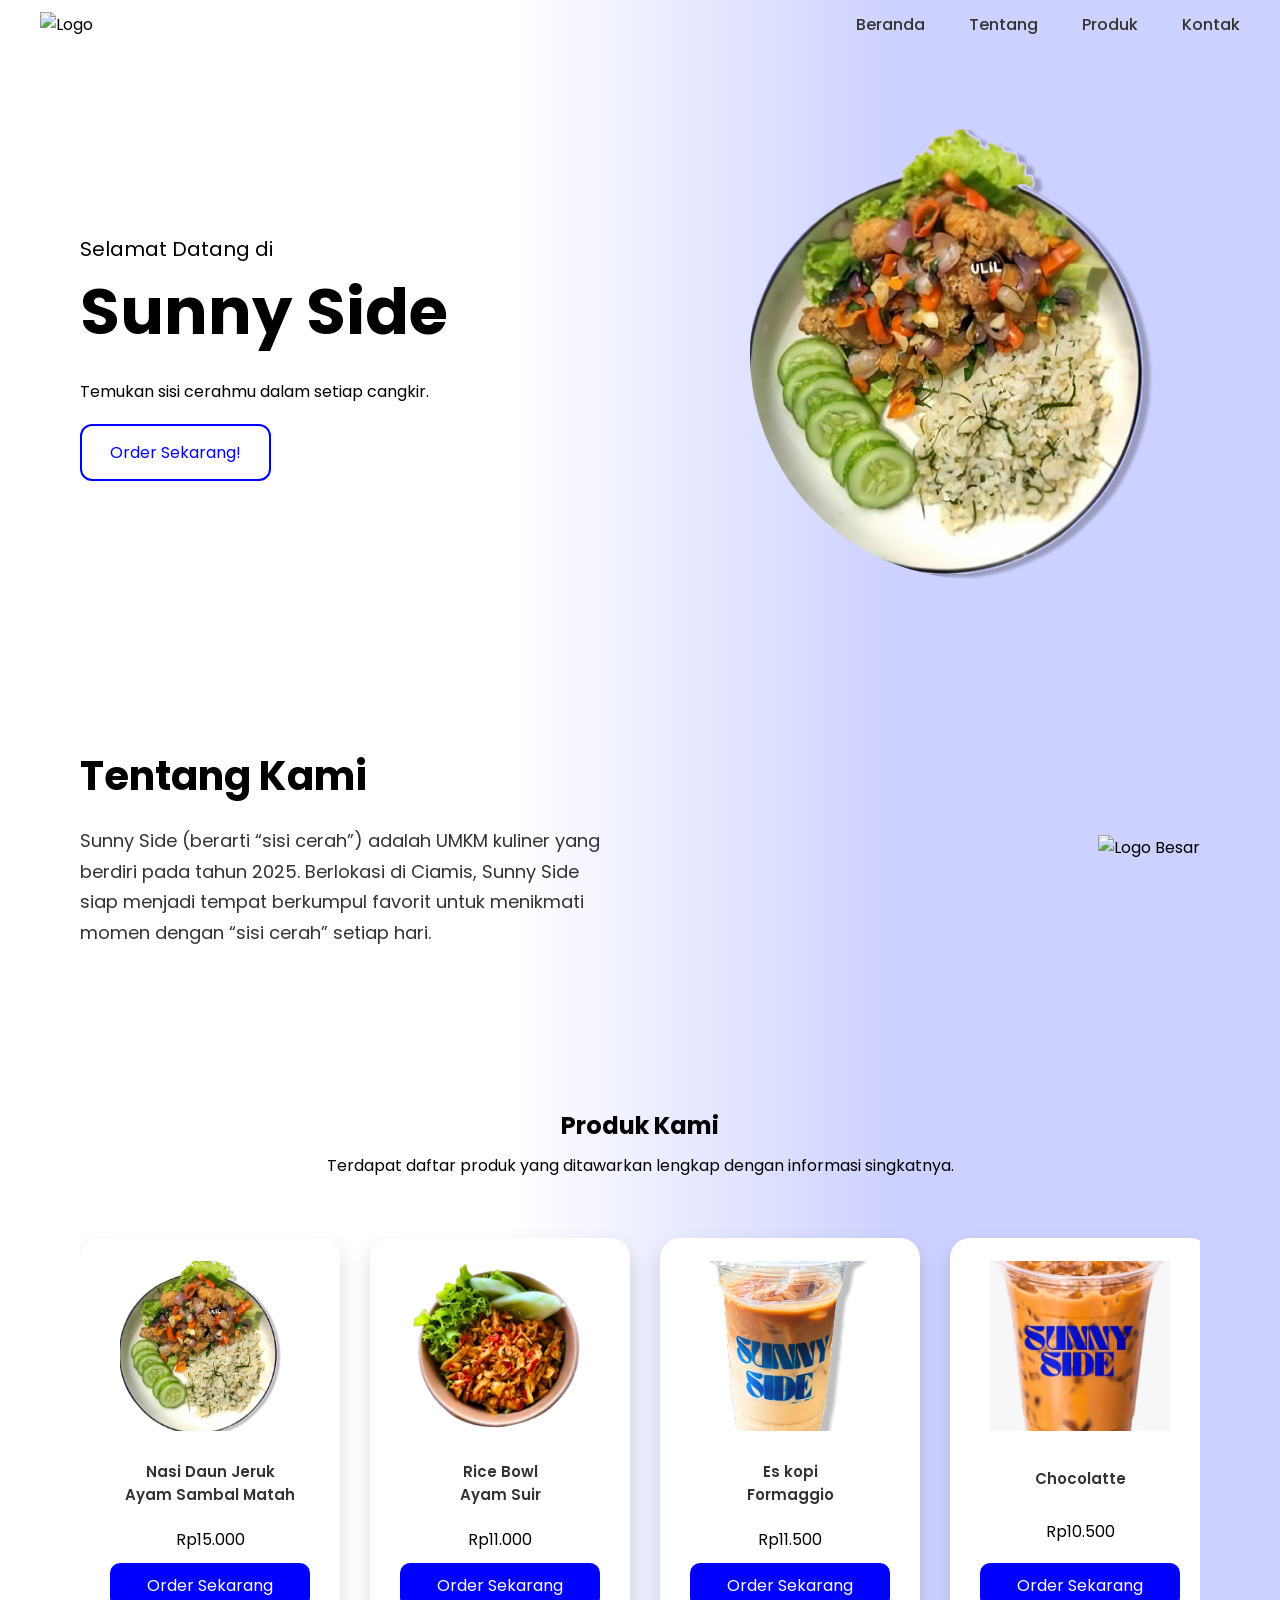
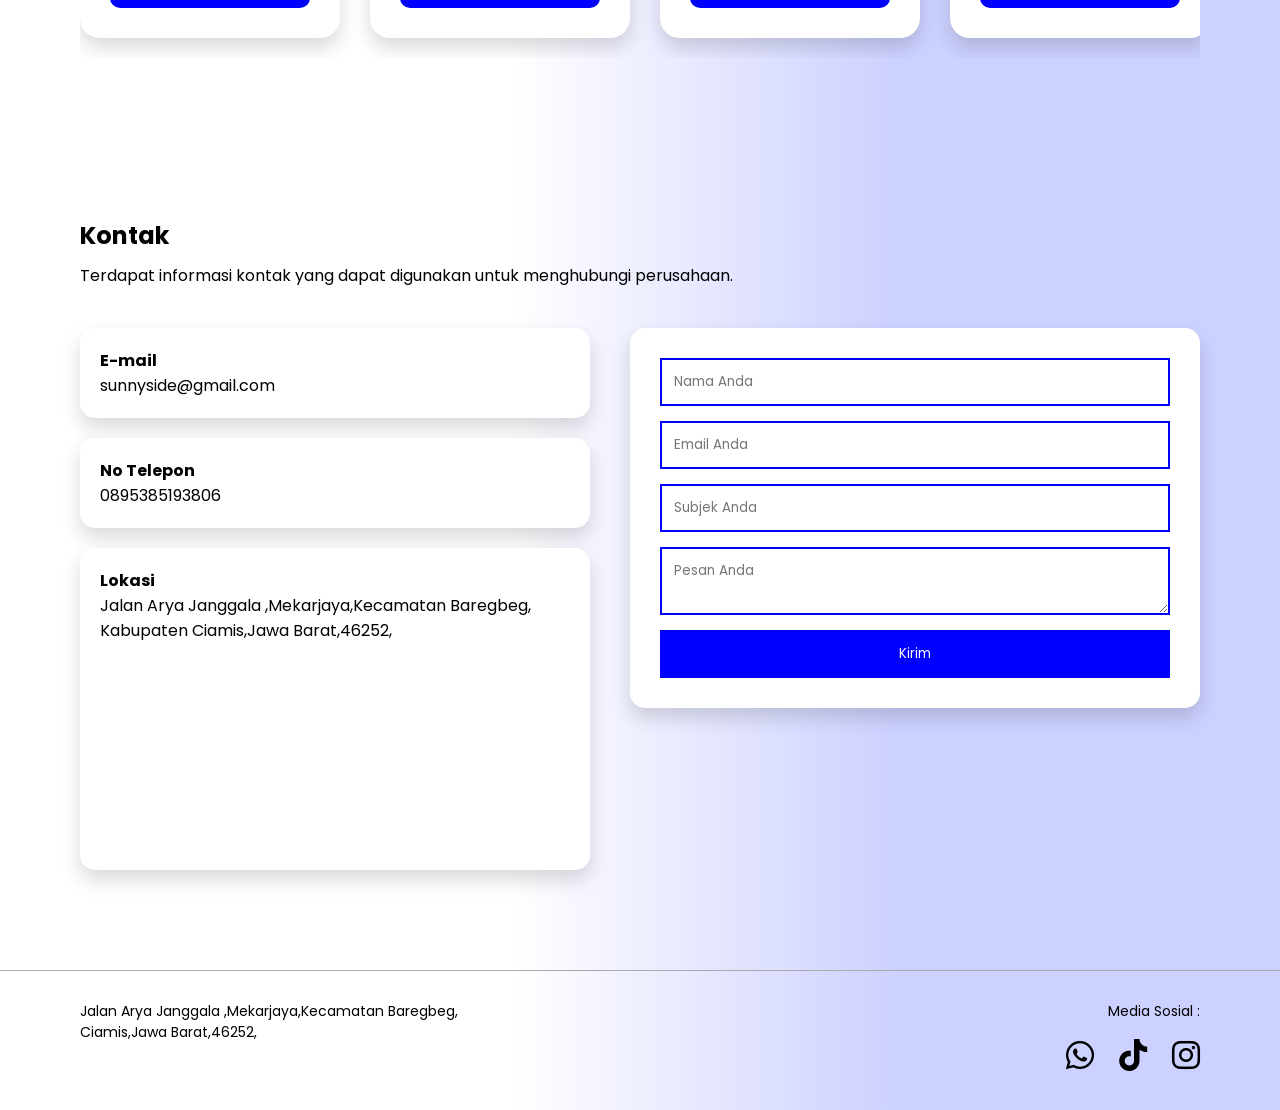
==== index.html @ 619aaa80 "Add files via upload" ====
<!DOCTYPE html>
<html lang="id">
<head>
  <meta charset="UTF-8">
  <meta name="viewport" content="width=device-width, initial-scale=1.0">
  <title>Sunny Side</title>
  <link rel="icon" type="image/png" href="img/Logo.png">
  <link rel="stylesheet" href="style.css">
  <link href="https://fonts.googleapis.com/css2?family=Poppins:wght@400;600;700&display=swap" rel="stylesheet">
  <link rel="stylesheet" href="https://cdnjs.cloudflare.com/ajax/libs/font-awesome/6.5.0/css/all.min.css">
</head>
<body>

<!-- Navbar -->
<header class="navbar">
  <div class="logo">
    <img src="img/logo.png" alt="Logo">
  </div>
  <nav>
    <a href="#home">Beranda</a>
    <a href="#tentang">Tentang</a>
    <a href="#produk">Produk</a>
    <a href="#kontak">Kontak</a>
  </nav>
</header>

<!-- HOME -->
<section id="home" class="hero">
  <div class="hero-text">
    <p class="subtitle">Selamat Datang di</p>
    <h1>Sunny Side</h1>
    <p class="desc">Temukan sisi cerahmu dalam setiap cangkir.</p>
    <a href="https://wa.me/6285861196708?text=Halo%20saya%20ingin%20order" target="_blank" rel="noopener noreferrer" class="btn">Order Sekarang!</a>
  </div>

  <div class="hero-image">
    <img src="img/nasidaunjeruk.png" alt="Produk">
  </div>
</section>

<!-- TENTANG -->
<section id="tentang" class="section">
  <div class="tentang-container">
    <div class="tentang-text">
      <h2>Tentang Kami</h2>
      <p>
        Sunny Side (berarti “sisi cerah”) adalah UMKM kuliner
        yang berdiri pada tahun 2025. Berlokasi di Ciamis,
        Sunny Side siap menjadi tempat berkumpul favorit
        untuk menikmati momen dengan “sisi cerah” setiap hari.
      </p>
    </div>
    <div class="tentang-logo">
      <img src="img/logo.png" alt="Logo Besar">
    </div>
  </div>
</section>

<!-- PRODUK -->
<section id="produk" class="section center">
  <h2>Produk Kami</h2>
  <p class="section-desc">
    Terdapat daftar produk yang ditawarkan lengkap dengan informasi singkatnya.
  </p>

  <div class="slider-container">
  <div class="produk-slider" id="produkSlider">
    <div class="card">
      <div class="img-produk">
        <img src="img/nasidaunjeruk.png" alt="Produk">
      </div>
      <h3>Nasi Daun Jeruk<br>Ayam Sambal Matah</h3>
      <p class="price">Rp15.000</p>
      <a href="https://wa.me/6285861196708?text=Halo%20saya%20ingin%20order%20Nasi%20Daun%20Jeruk" class="btn-small">Order Sekarang</a>
    </div>

    <div class="card">
      <div class="img-produk">
        <img src="img/ricebowl.png" alt="Produk">
      </div>
      <h3>Rice Bowl<br>Ayam Suir</h3>
      <p class="price">Rp11.000</p>
      <a href="https://wa.me/6285861196708?text=Halo%20saya%20ingin%20order%20Rice%20Bowl" class="btn-small">Order Sekarang</a>
    </div>

    <div class="card">
      <div class="img-produk">
        <img src="img/formaggio.png" alt="Produk">
      </div>
      <h3>Es kopi<br>Formaggio</h3>
      <p class="price">Rp11.500</p>
      <a href="https://wa.me/6285861196708?text=Halo%20saya%20ingin%20order%20Es%20Kopi%20Formaggio" class="btn-small">Order Sekarang</a>
    </div>

    <div class="card">
      <div class="img-produk">
        <img src="img/Chocolatte.jpeg" alt="Produk">
      </div>
      <h3>Chocolatte</h3>
      <p class="price">Rp10.500</p>
      <a href="https://wa.me/6285861196708?text=Halo%20saya%20ingin%20order%20Es%20Kopi%20Formaggio" class="btn-small">Order Sekarang</a>
    </div>

    <div class="card">
      <div class="img-produk">
        <img src="img/nasigoreng.jpeg" alt="Produk">
      </div>
      <h3>Nasi Goreng<br>Sunny Side</h3>
      <p class="price">Rp11.500</p>
      <a href="https://wa.me/6285861196708?text=Halo%20saya%20ingin%20order%20Es%20Kopi%20Formaggio" class="btn-small">Order Sekarang</a>
    </div>
  </div>
</div>

</section>

<!-- KONTAK -->
<section id="kontak" class="section">
  <h2>Kontak</h2>
  <p class="section-desc">
    Terdapat informasi kontak yang dapat digunakan untuk menghubungi perusahaan.
  </p>

  <div class="kontak-container">
    <div class="kontak-info">
      <div class="info-box">
        <strong>E-mail</strong>
        <p>sunnyside@gmail.com</p>
      </div>

      <div class="info-box">
        <strong>No Telepon</strong>
        <p>0895385193806</p>
      </div>

    <div class="info-box">
        <strong>Lokasi</strong>
        <p> Jalan Arya Janggala ,Mekarjaya,Kecamatan Baregbeg, Kabupaten Ciamis,Jawa Barat,46252,</p>

        <iframe
            src="https://www.google.com/maps?q=-7.3124652,108.3562216&z=17&output=embed"
            width="100%"
            height="200"
            style="border:0; border-radius:10px;"
            allowfullscreen=""
            loading="lazy">
        </iframe>
    </div>

    </div>

    <form class="kontak-form" 
      action="https://formspree.io/f/xbdadnbe" 
      method="POST">

      <input type="text" name="nama" placeholder="Nama Anda" required>
      <input type="email" name="email" placeholder="Email Anda" required>
      <input type="text" name="subjek" placeholder="Subjek Anda" required>
      <textarea name="pesan" placeholder="Pesan Anda" required></textarea>

      <button type="submit">Kirim</button>
    </form>


  </div>
</section>

<!-- FOOTER -->
<footer class="footer">
  <div class="alamat">
    Jalan Arya Janggala ,Mekarjaya,Kecamatan Baregbeg, <br> Ciamis,Jawa Barat,46252,
  </div>
  <div class="sosial">
    <span>Media Sosial :</span>
    <div class="icon-sosial">
      <a href="https://wa.me/6285861196708?text=Halo%20saya%20ingin%20order"><i class="fab fa-whatsapp"></i></a>
      <a href="https://www.tiktok.com/@sunnyside.kopi?_r=1&_t=ZS-93kfAIfhskW"><i class="fab fa-tiktok"></i></a>
      <a href="https://instagram.com/sunnyside.kopi"><i class="fab fa-instagram"></i></a>
    </div>
  </div>
</footer>

</body>

<script>
  window.addEventListener("scroll", function () {
    const navbar = document.querySelector(".navbar");
    navbar.classList.toggle("scrolled", window.scrollY > 20);
  });

  function geserProduk(arah) {
    const slider = document.getElementById("produkSlider");
    const jarak = 300; // jarak geser
    slider.scrollBy({
      left: arah * jarak,
      behavior: "smooth"
    });
  }

  function kirimEmail(event) {
  event.preventDefault();

  const nama = document.querySelector('.kontak-form .nama').value;
  const email = document.querySelector('.kontak-form .email').value;
  const subjek = document.querySelector('.kontak-form .subjek').value;
  const pesan = document.querySelector('.kontak-form .pesan').value;

const mailtoLink =
  "https://mail.google.com/mail/?view=cm&fs=1&to=febyfauzi397@gmail.com" +
  "&su=" + encodeURIComponent(subjek) +
  "&body=" + encodeURIComponent(
    "Nama: " + nama + "\n" +
    "Email: " + email + "\n\n" +
    pesan
  );


  window.location.href = link;
}
</script>

</html>
---- style.css ----
* {
  margin: 0;
  padding: 0;
  box-sizing: border-box;
  font-family: 'Poppins', sans-serif;
}

body {
  font-family: 'Poppins', sans-serif;
  background: linear-gradient(
    to left,
    #cdd1ff 30%,
    #ffffff 60%
  );
}


/* Navbar */
.navbar {
  position: sticky;
  top: 0;
  width: 100%;
  padding: 12px 40px;
  display: flex;
  justify-content: space-between;
  align-items: center;

  background: transparent;
  box-shadow: none;

  transition: all 0.3s ease;
  z-index: 1000;
}

.navbar.scrolled {
  background: white;
  box-shadow: 0 5px 15px rgba(0,0,0,0.08);
}

.logo img {
  height: 40px;
  width: auto;
}

nav a {
  margin-left: 40px;
  text-decoration: none;
  color: #333;
  font-weight: 500;
}

/* Hero */
.hero {
  display: flex;
  justify-content: space-between;
  align-items: center;
  padding: 80px;
}

.hero-text h1 {
  font-size: 64px;
}

.subtitle {
  font-size: 20px;
}

.desc {
  margin: 20px 0;
}

.hero-image img {
  width: 450px;
  height: 450px;
  border-radius: 50%;
  object-fit: cover;
}

.btn {
  padding: 14px 28px;
  border: 2px solid blue;
  border-radius: 12px;
  background: transparent;
  cursor: pointer;

  color: blue;
  text-decoration: none;
  display: inline-block;
}

/* Section umum */
.section {
  padding: 80px;
}

.section.center {
  text-align: center;
}

.section-desc {
  margin: 10px 0 40px;
}

/* Tentang */
.tentang-container {
  display: flex;
  justify-content: space-between;
  align-items: center;
}

.tentang-text {
  max-width: 520px;
}

.tentang-text h2 {
  font-size: 40px;
  margin-bottom: 20px;
}

.tentang-text p {
  font-size: 18px;
  line-height: 1.7;
  color: #333;
}

.tentang-logo img {
  width: 350px;
}

/* Produk */
.produk-grid {
  display: flex;
  justify-content: center;
  gap: 40px;
}

.card {
  background: white;
  border-radius: 24px;
  width: 260px;
  height: 380px;
  padding: 30px 20px;
  text-align: center;
  box-shadow: 0 15px 30px rgba(0,0,0,0.15);
  overflow: hidden;
}

.img-produk {
  width: 100%;
  height: 170px;
  display: flex;
  align-items: center;
  justify-content: center;
  margin-bottom: 20px;
}

.img-produk img {
  max-width: 100%;
  max-height: 100%;
  object-fit: contain;
  border-radius: 0 !important;
  display: block;
}

.card h3 {
  font-size: 15px;
  font-weight: 600;
  margin-bottom: 10px;
  color: #333;
}

.price {
  margin: 10px 0;
}

.btn-small {
  background: blue;
  color: white;
  border: none;
  padding: 10px 20px;
  border-radius: 10px;
  cursor: pointer;

  color: rgb(255, 255, 255);
  text-decoration: none;
  display: inline-block;
}

/* Efek klik tombol utama */
.btn:active {
  background: blue;
  color: white;
  transform: scale(0.97);
}

/* Efek klik tombol kecil */
.btn-small:active {
  background: #001aff;
  transform: scale(0.95);
}

/* Kontak */
.kontak-container {
  display: flex;
  gap: 40px;
  margin-top: 40px;
}

.kontak-info {
  flex: 1;
}

.info-box {
  background: white;
  padding: 20px;
  border-radius: 15px;
  margin-bottom: 20px;
  box-shadow: 0 10px 20px rgba(0,0,0,0.15);
}

.info-box img {
  width: 100%;
  margin-top: 10px;
  border-radius: 10px;
}

.kontak-form {
  flex: 1;
  background: white;
  padding: 30px;
  border-radius: 15px;
  display: flex;
  flex-direction: column;
  gap: 15px;
  height: fit-content;
  box-shadow: 0 10px 20px rgba(0,0,0,0.15);
}


.kontak-form input,
.kontak-form textarea {
  padding: 12px;
  border: 2px solid blue;
}

.kontak-form on {
  background: blue;
  color: white;
  padding: 14px;
  border: none;
  cursor: pointer;
}

.kontak-form button {
  background: blue;
  color: white;
  padding: 14px;
  border: none;
  cursor: pointer;
}

/* Footer */
.footer {
  border-top: 1px solid #aaa;
  padding: 30px 80px;
  display: flex;
  justify-content: space-between;
  font-size: 14px;
}

.sosial {
  display: flex;
  flex-direction: column;
  align-items: flex-end;
  gap: 10px;
}

.icon-sosial {
  display: flex;
  gap: 25px;
}

.icon-sosial a {
  font-size: 32px;
  color: black;
  transition: 0.2s;
}

.icon-sosial a:hover {
  opacity: 0.7;
}


/* ============================= */
/* RESPONSIVE DESIGN */
/* ============================= */

/* Tablet */
@media (max-width: 1024px) {
  .hero {
    padding: 60px 40px;
    gap: 40px;
  }

  .hero-text h1 {
    font-size: 48px;
  }

  .hero-image img {
    width: 350px;
    height: 350px;
  }

  .section {
    padding: 60px 40px;
  }

  .tentang-container {
    gap: 40px;
  }

  .tentang-logo img {
    width: 280px;
  }

  .produk-grid {
    flex-wrap: wrap;
  }
}

/* Mobile */
@media (max-width: 768px) {
  /* Navbar */
  .navbar {
    padding: 12px 20px;
    flex-direction: column;
    gap: 10px;
  }

  nav a {
    margin-left: 15px;
    font-size: 14px;
  }

  /* Hero */
  .hero {
    flex-direction: column;
    text-align: center;
    padding: 50px 20px;
  }

  .hero-text h1 {
    font-size: 40px;
  }

  .hero-image img {
    width: 260px;
    height: 260px;
    margin-top: 20px;
  }

  /* Tentang */
  .tentang-container {
    flex-direction: column;
    text-align: center;
  }

  .tentang-logo img {
    width: 220px;
    margin-top: 20px;
  }

  /* Produk */
  .produk-grid {
    flex-direction: column;
    align-items: center;
  }

  .card {
    width: 90%;
    max-width: 320px;
  }

  /* Kontak */
  .kontak-container {
    flex-direction: column;
  }

  /* Footer */
  .footer {
    flex-direction: column;
    gap: 20px;
    text-align: center;
    padding: 30px 20px;
  }

  .sosial {
    align-items: center;
  }
}

/* Mobile kecil */
@media (max-width: 480px) {
  .hero-text h1 {
    font-size: 32px;
  }

  .subtitle {
    font-size: 16px;
  }

  .section {
    padding: 40px 20px;
  }

  .tentang-text h2 {
    font-size: 32px;
  }

  .tentang-text p {
    font-size: 16px;
  }
}

/* Kontainer slider */
.slider-container {
  overflow-x: auto;
  padding: 20px 0;
  scroll-behavior: smooth;
}

/* Produk slider horizontal */
.produk-slider {
  display: flex;
  gap: 30px;             /* jarak antar card horizontal */
  min-width: max-content; /* supaya card tidak wrap */
}

/* Card produk */
.card {
  background: white;
  padding: 30px;
  border-radius: 20px;
  width: 260px;
  text-align: center;
  box-shadow: 0 10px 20px rgba(0,0,0,0.15);
  flex-shrink: 0;        /* jangan mengecil saat slider */
  display: flex;
  flex-direction: column;
  justify-content: space-between;
  height: 400px;         /* tinggi card tetap */
}

/* Card image */
.card img {
  width: 180px;
  height: 180px;
  border-radius: 50%;
  object-fit: cover;
  margin-bottom: 15px;
}

/* Tombol kecil */
.btn-small {
  background: blue;
  color: white;
  border: none;
  padding: 10px 20px;
  border-radius: 10px;
  cursor: pointer;
  text-decoration: none;
  display: inline-block;
  transition: all 0.2s ease;
}

.btn-small:active {
  background: #001aff;
  transform: scale(0.95);
}

/* Scrollbar minimalis */
.slider-container::-webkit-scrollbar {
  height: 8px;
}
.slider-container::-webkit-scrollbar-thumb {
  background: rgba(0,0,0,0.2);
  border-radius: 4px;
}
.slider-container::-webkit-scrollbar-track {
  background: rgba(0,0,0,0.05);
}
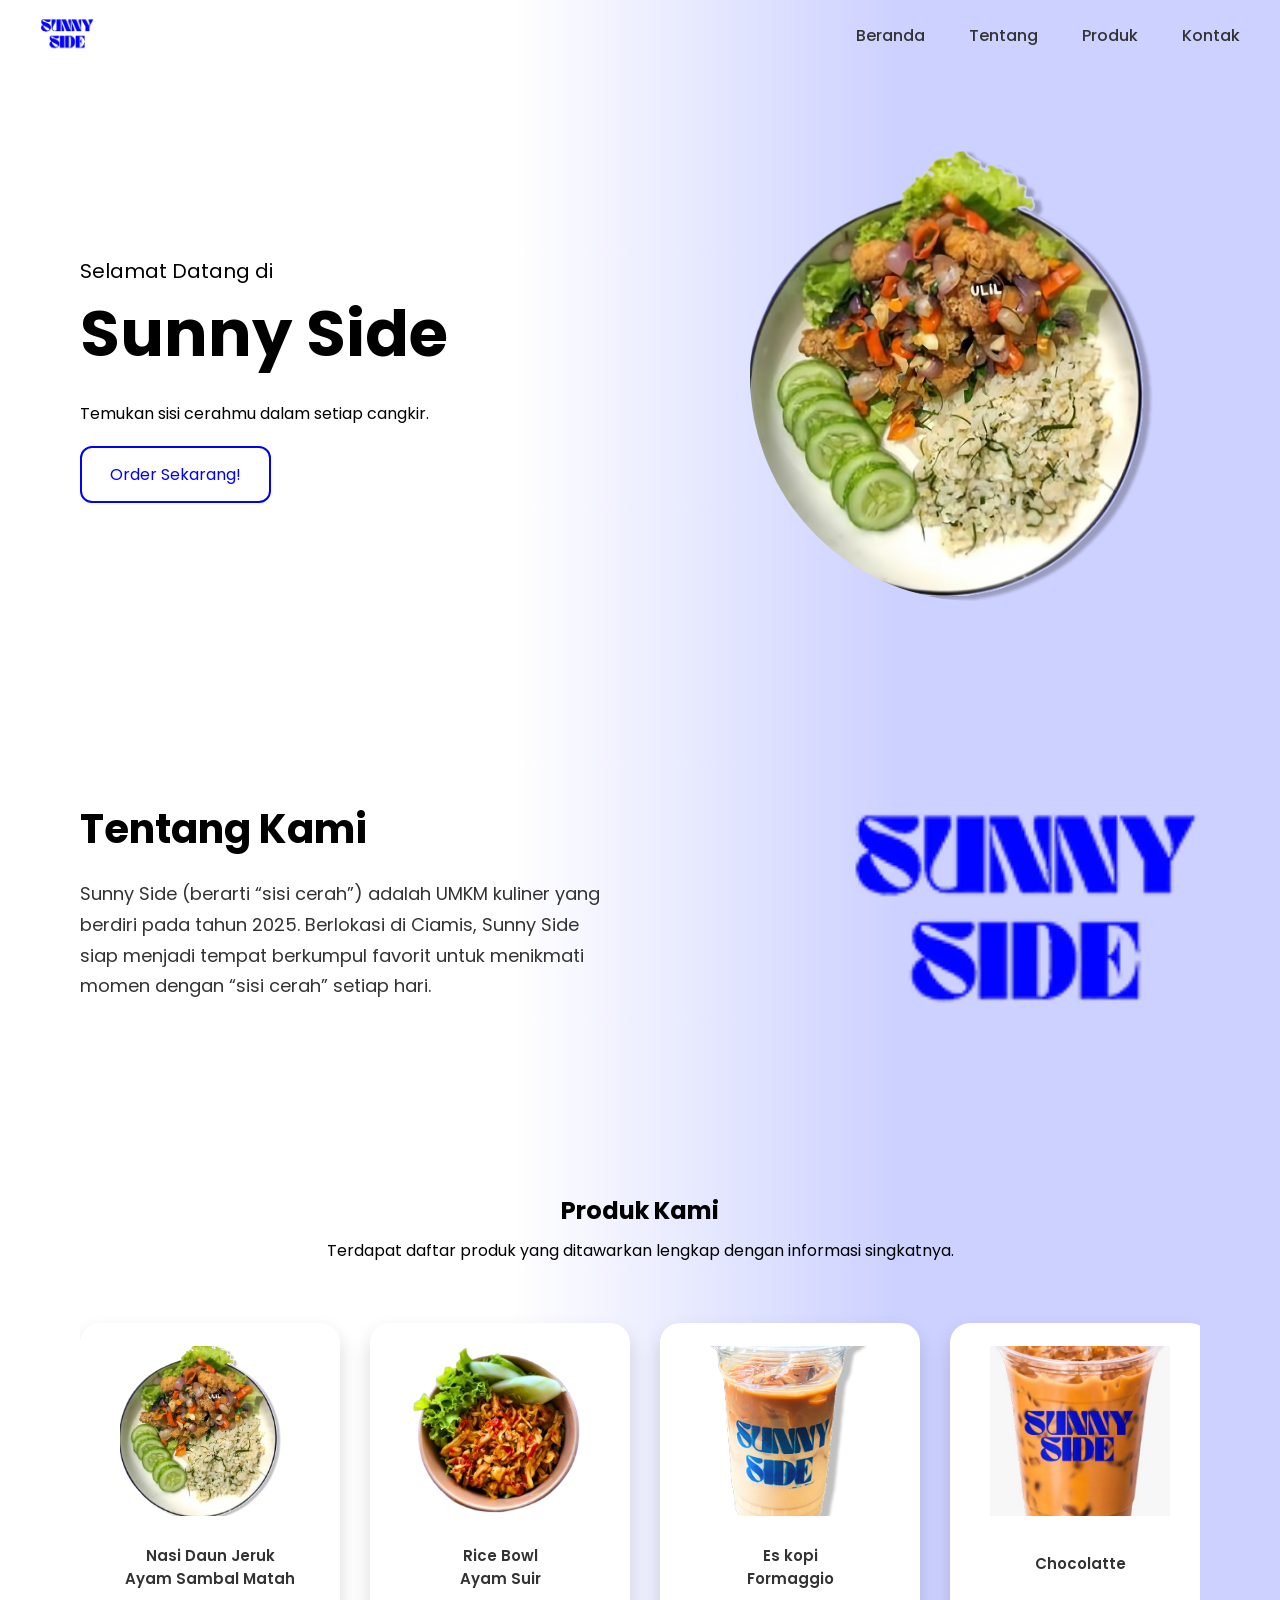
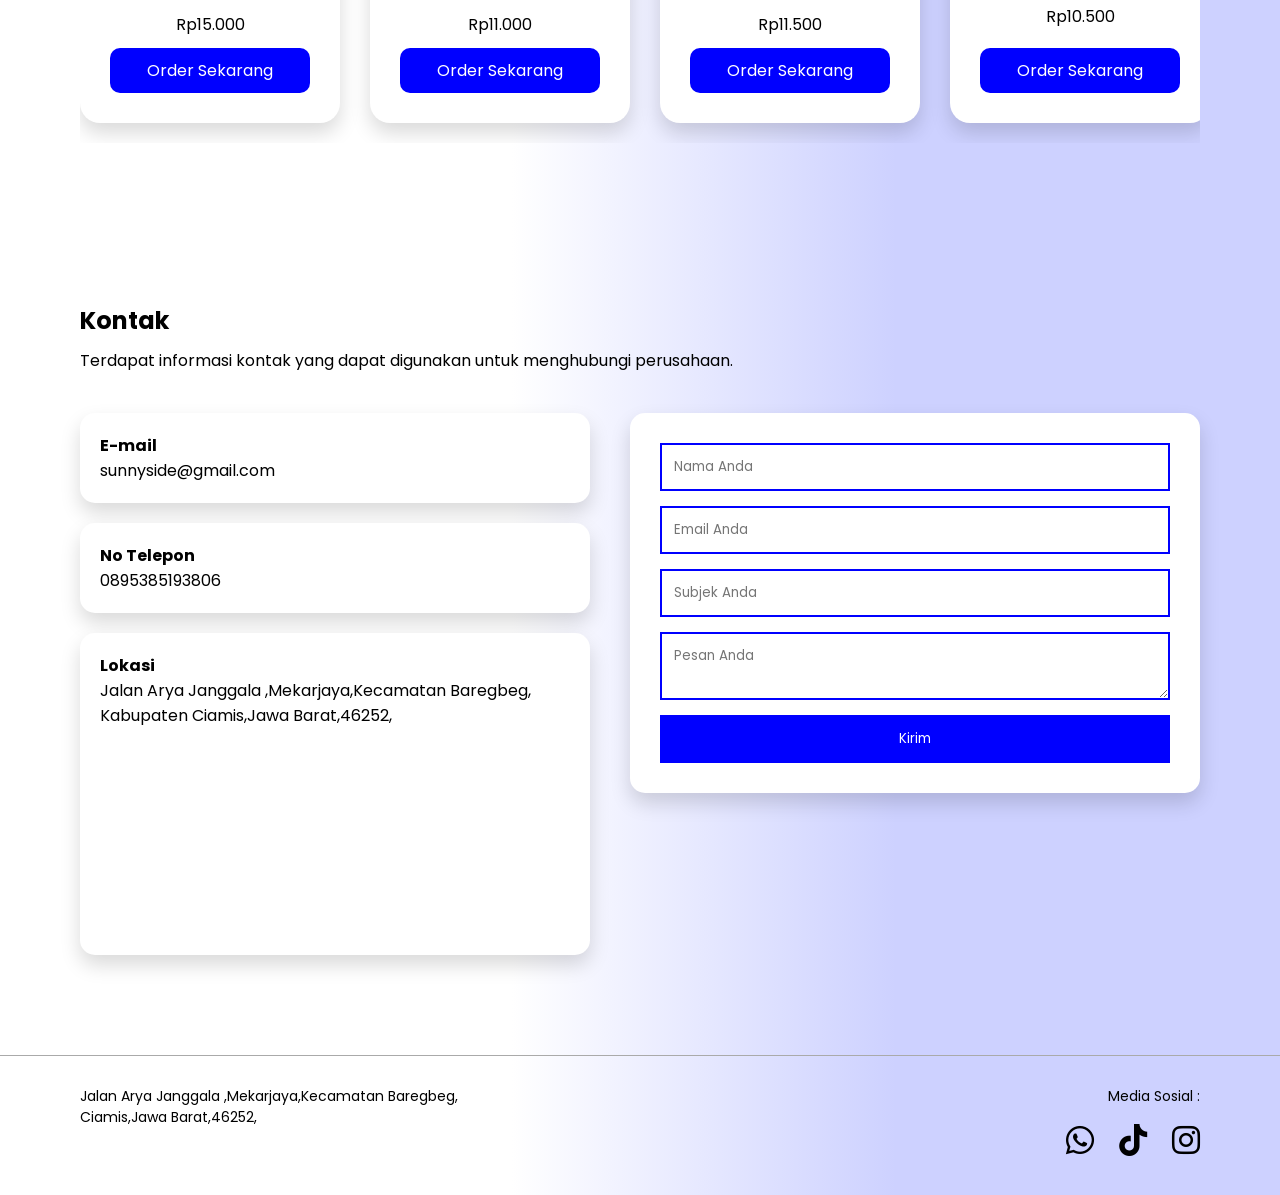
==== commit 2ff31b51: "Update index.html" ====
--- a/index.html
+++ b/index.html
@@ -14,7 +14,7 @@
 <!-- Navbar -->
 <header class="navbar">
   <div class="logo">
-    <img src="img/logo.png" alt="Logo">
+    <img src="img/Logo.png" alt="Logo">
   </div>
   <nav>
     <a href="#home">Beranda</a>
@@ -51,7 +51,7 @@
       </p>
     </div>
     <div class="tentang-logo">
-      <img src="img/logo.png" alt="Logo Besar">
+      <img src="img/Logo.png" alt="Logo Besar">
     </div>
   </div>
 </section>
@@ -220,3 +220,4 @@
 </script>
 
 </html>
+
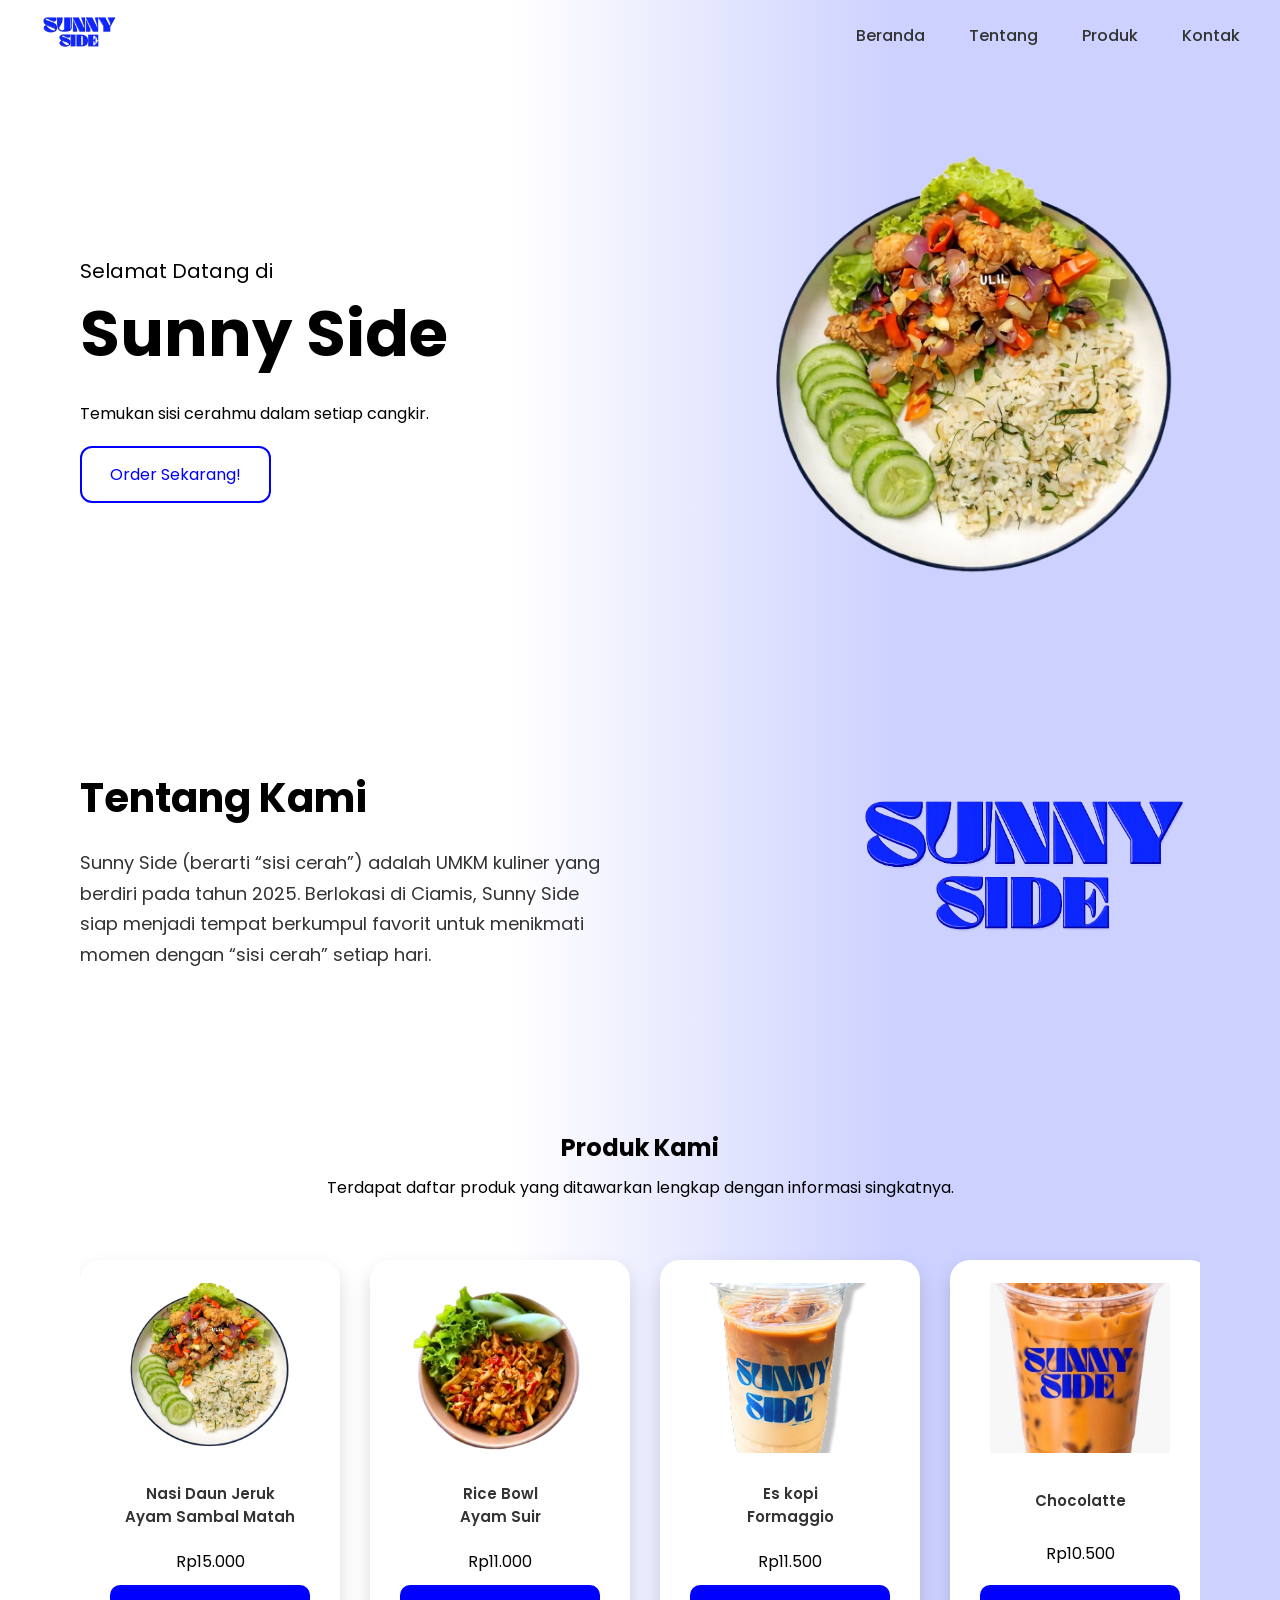
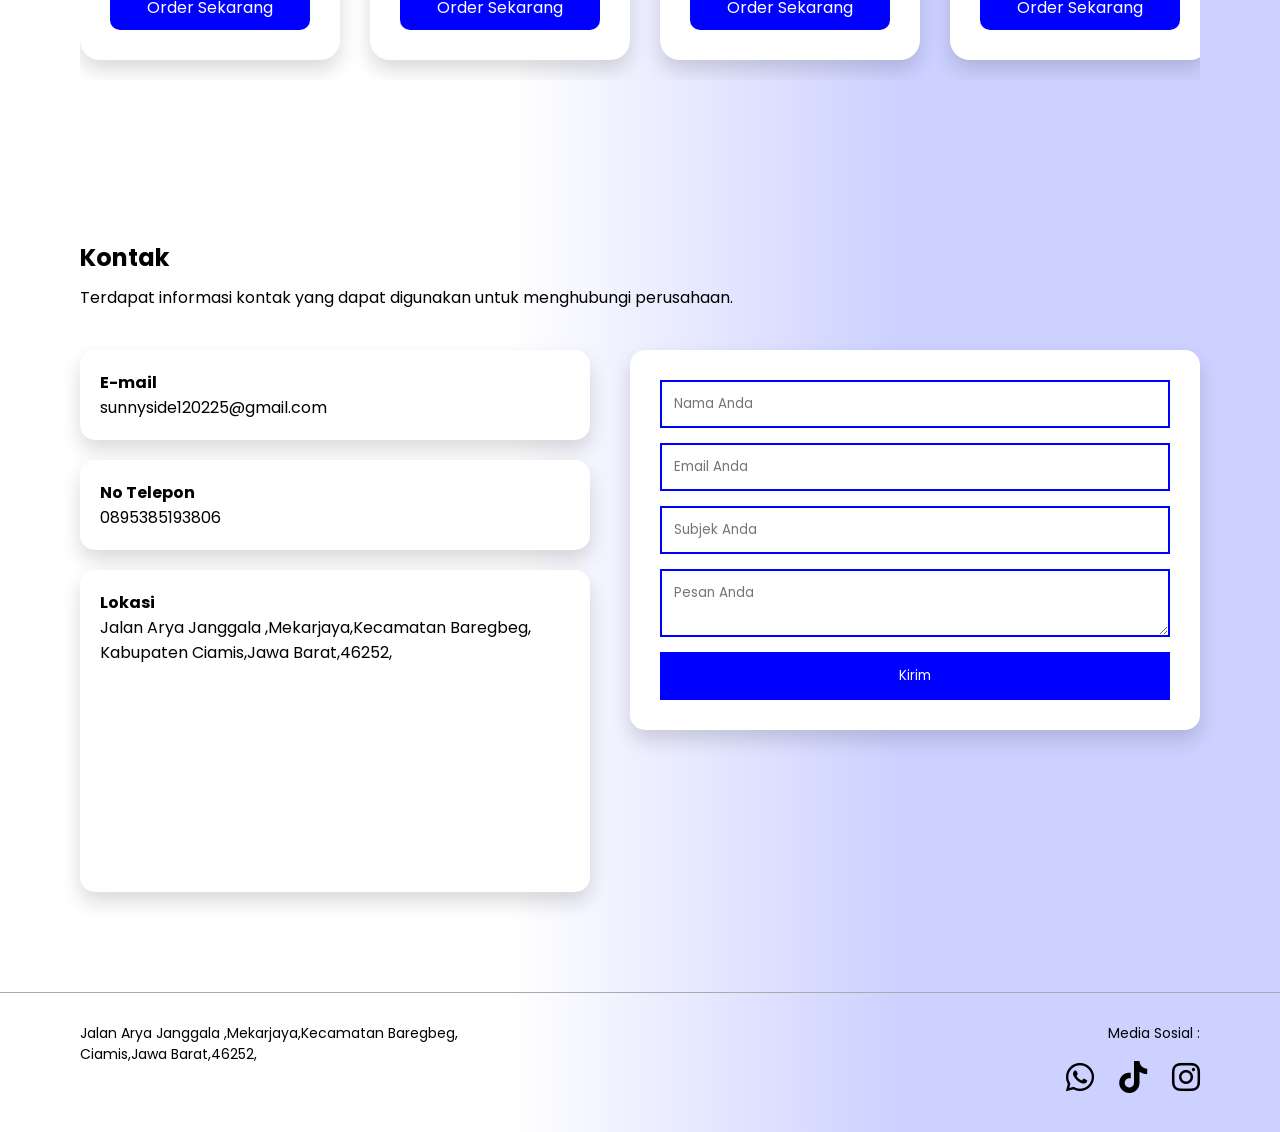
==== commit f03c542f: "Update index.html" ====
--- a/index.html
+++ b/index.html
@@ -125,7 +125,7 @@
     <div class="kontak-info">
       <div class="info-box">
         <strong>E-mail</strong>
-        <p>sunnyside@gmail.com</p>
+        <p>sunnyside120225@gmail.com</p>
       </div>
 
       <div class="info-box">
@@ -221,3 +221,4 @@
 
 </html>
 
+
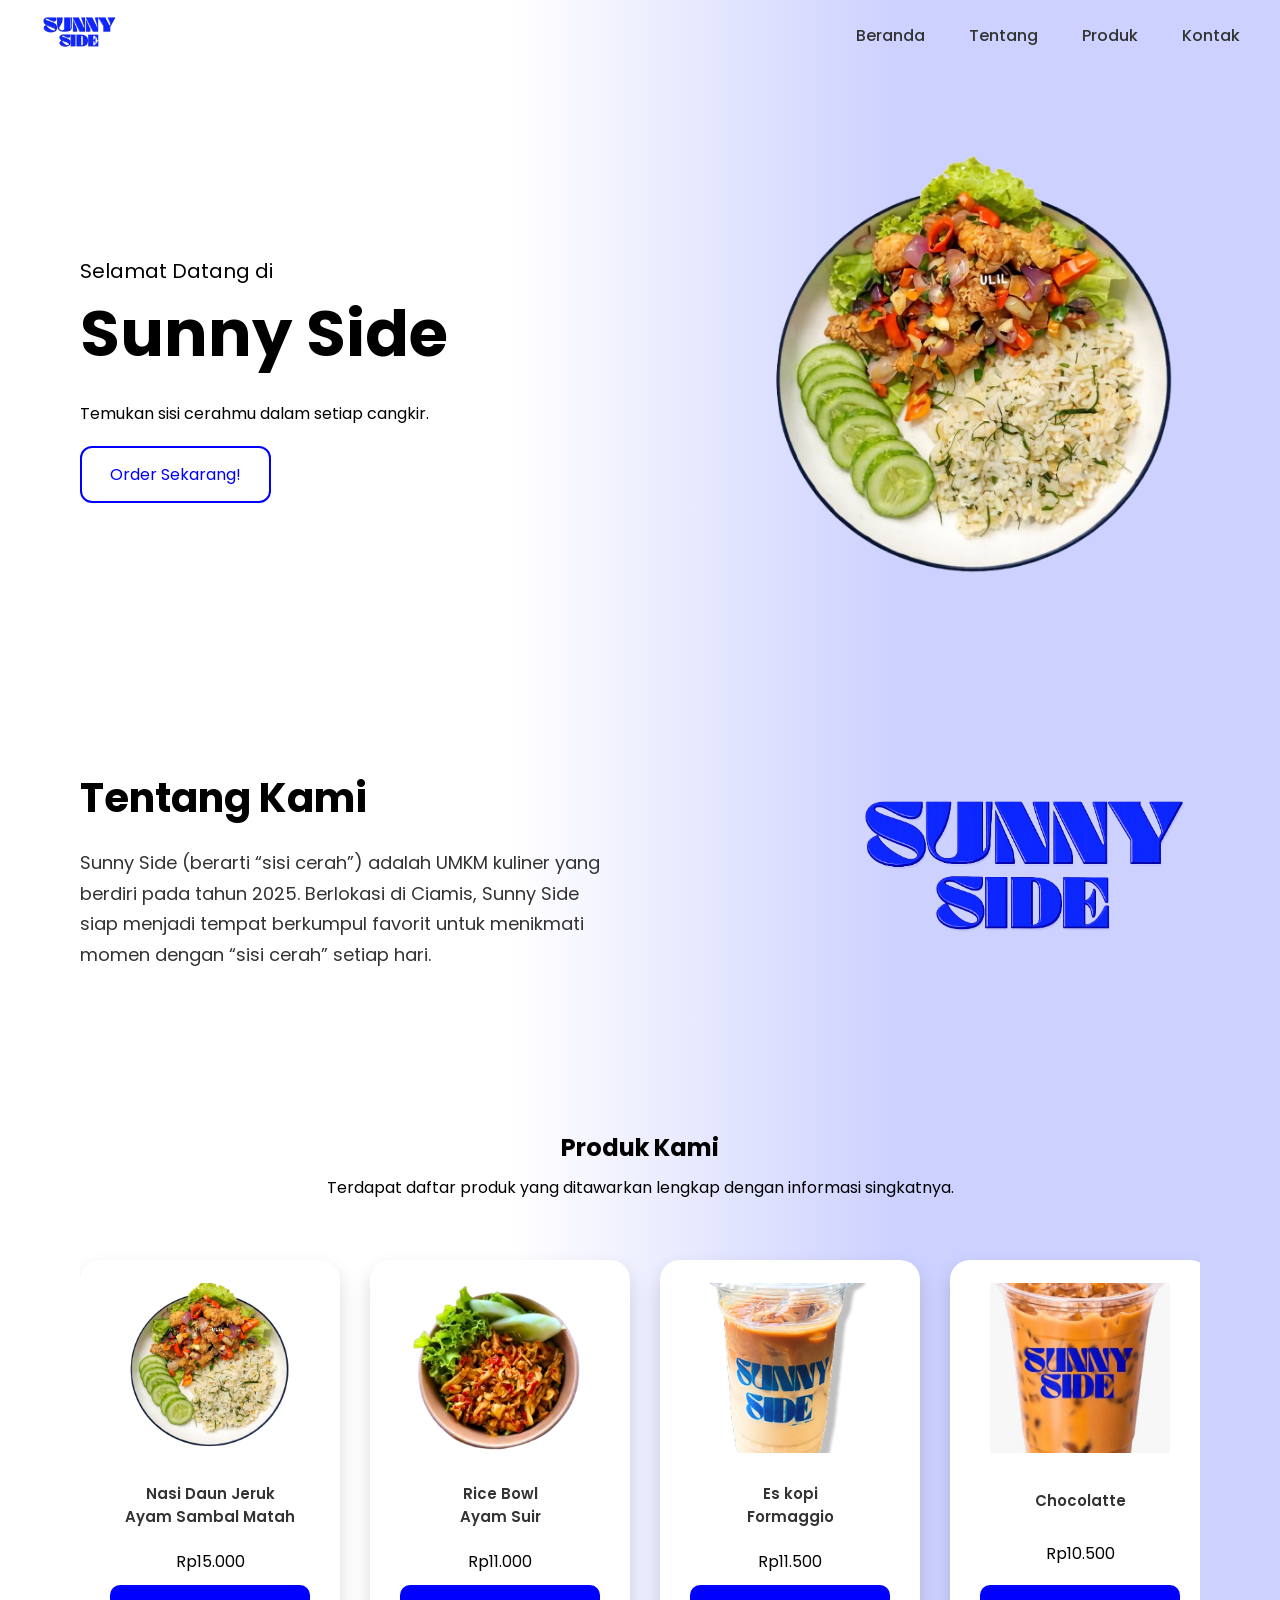
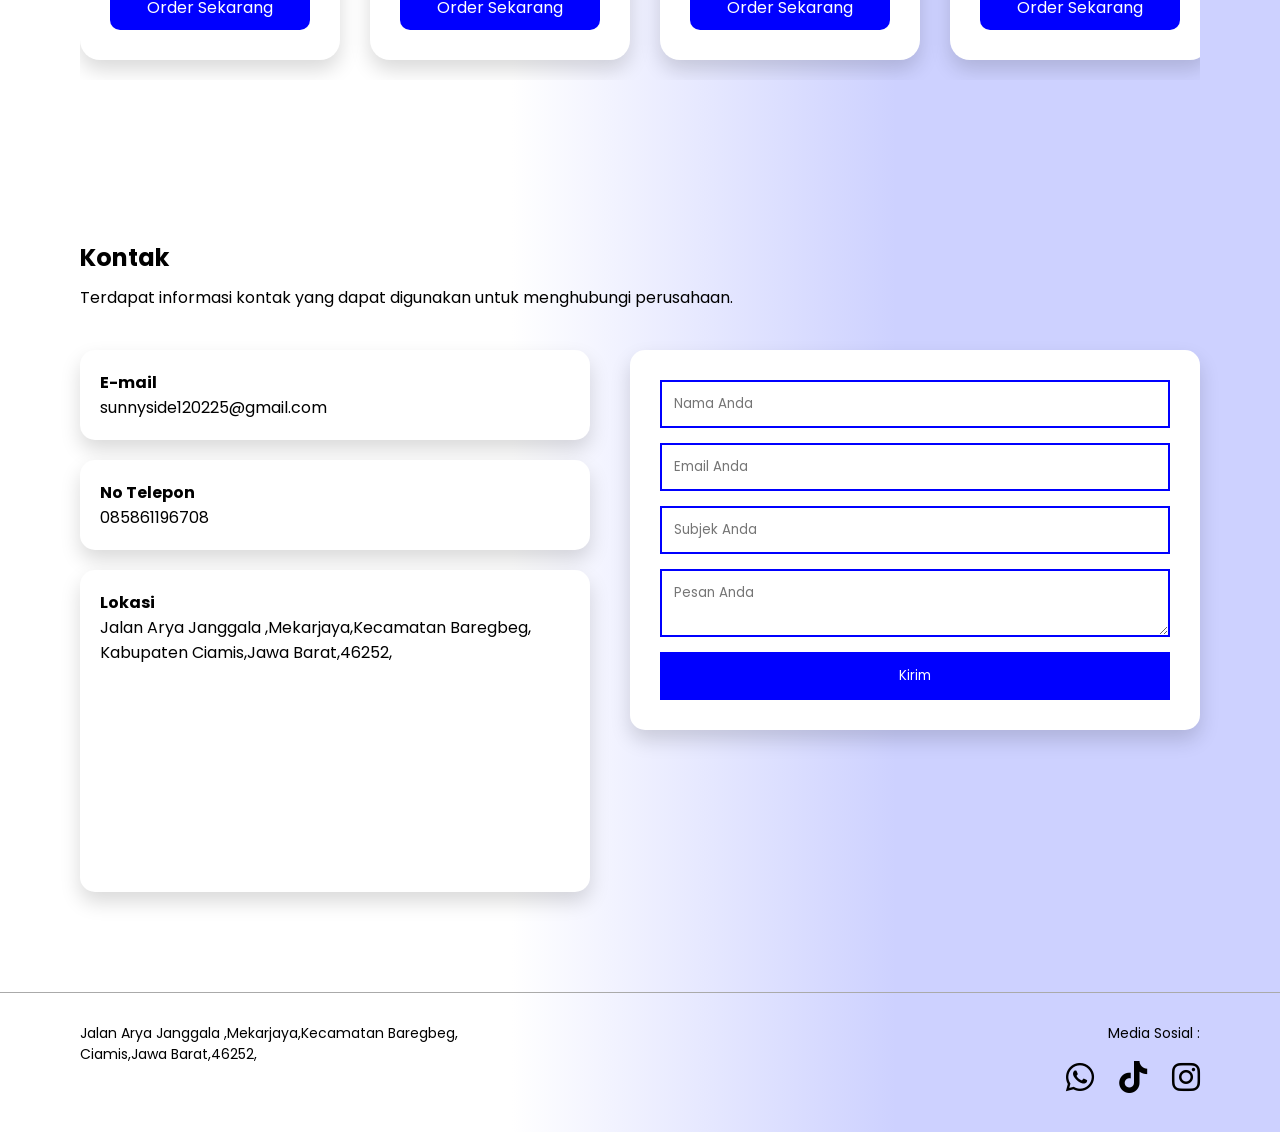
==== commit 5d224970: "Update index.html" ====
--- a/index.html
+++ b/index.html
@@ -98,7 +98,7 @@
       </div>
       <h3>Chocolatte</h3>
       <p class="price">Rp10.500</p>
-      <a href="https://wa.me/6285861196708?text=Halo%20saya%20ingin%20order%20Es%20Kopi%20Formaggio" class="btn-small">Order Sekarang</a>
+      <a href="https://wa.me/6285861196708?text=Halo%20saya%20ingin%20order%20Chocolatte" class="btn-small">Order Sekarang</a>
     </div>
 
     <div class="card">
@@ -107,7 +107,7 @@
       </div>
       <h3>Nasi Goreng<br>Sunny Side</h3>
       <p class="price">Rp11.500</p>
-      <a href="https://wa.me/6285861196708?text=Halo%20saya%20ingin%20order%20Es%20Kopi%20Formaggio" class="btn-small">Order Sekarang</a>
+      <a href="https://wa.me/6285861196708?text=Halo%20saya%20ingin%20order%20Nasi%20Goreng%20Sunny%20Side" class="btn-small">Order Sekarang</a>
     </div>
   </div>
 </div>
@@ -130,7 +130,7 @@
 
       <div class="info-box">
         <strong>No Telepon</strong>
-        <p>0895385193806</p>
+        <p>085861196708</p>
       </div>
 
     <div class="info-box">
@@ -222,3 +222,5 @@
 </html>
 
 
+
+
